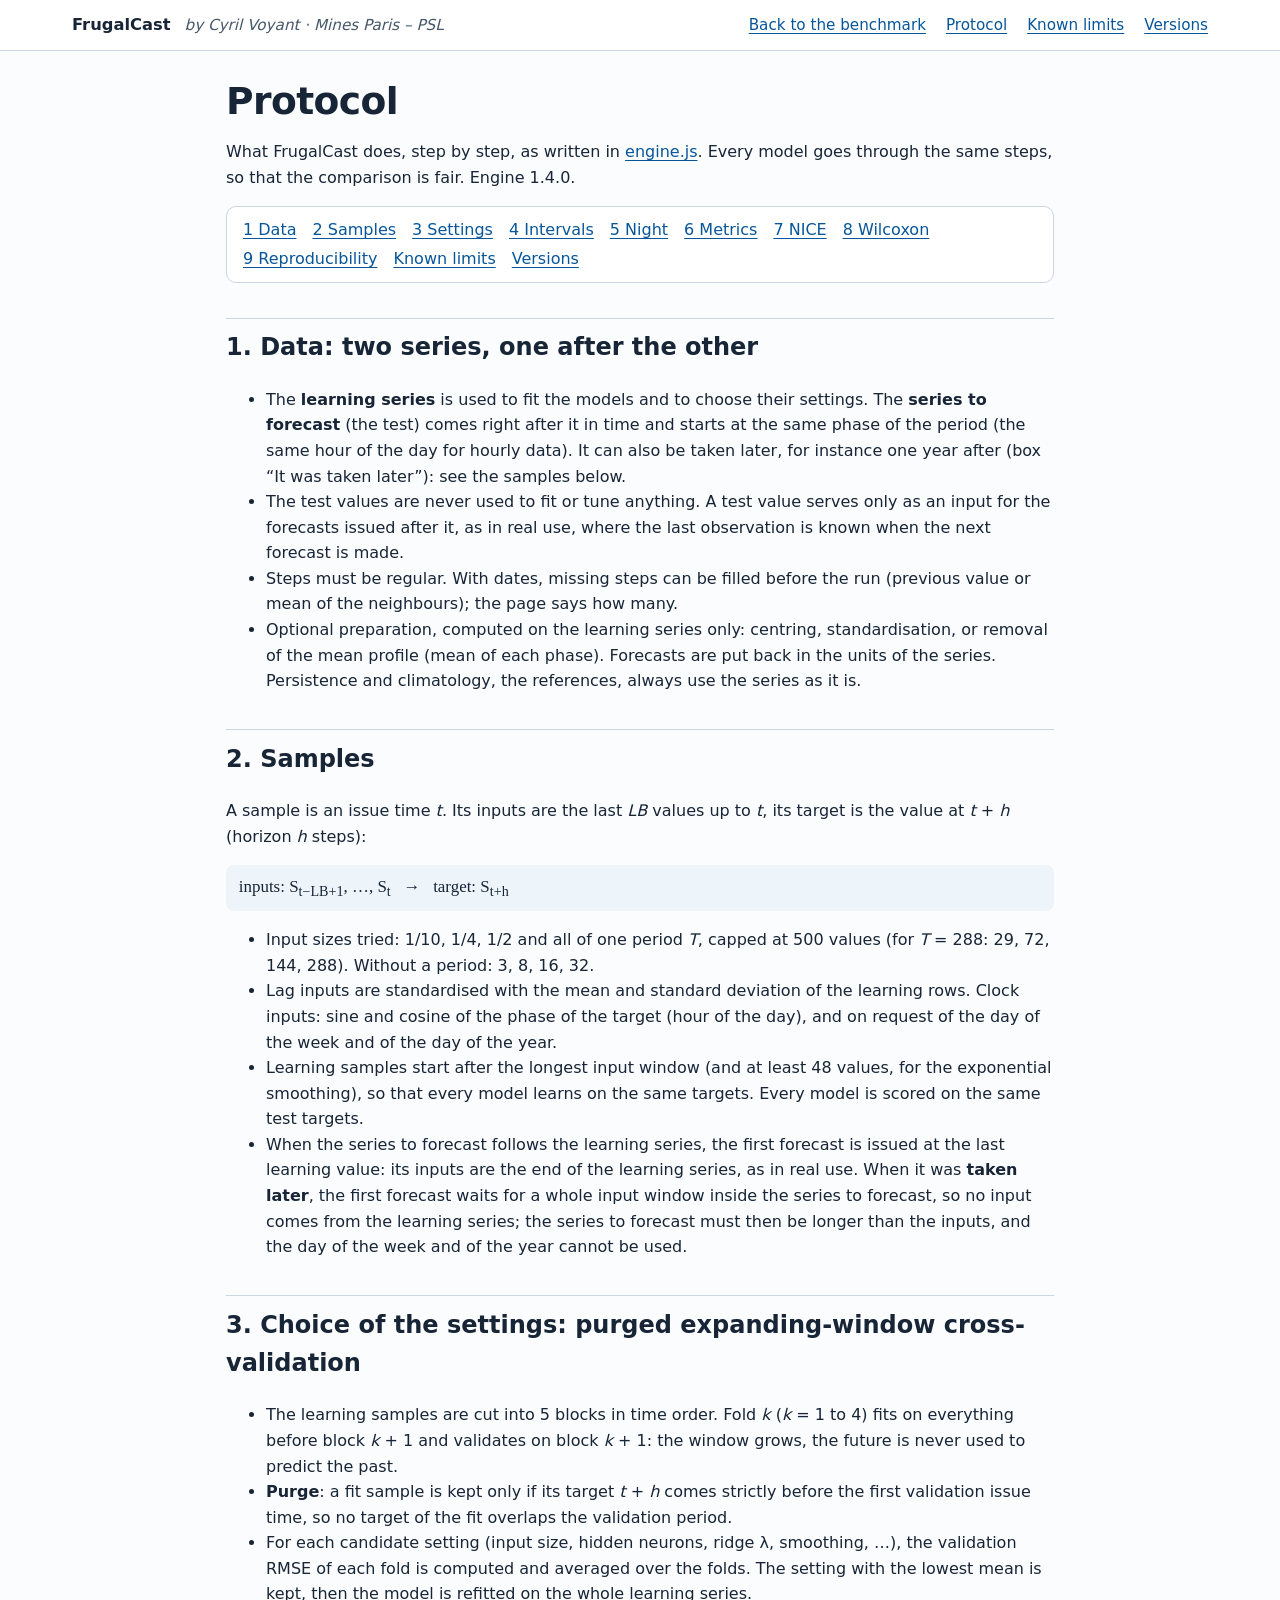
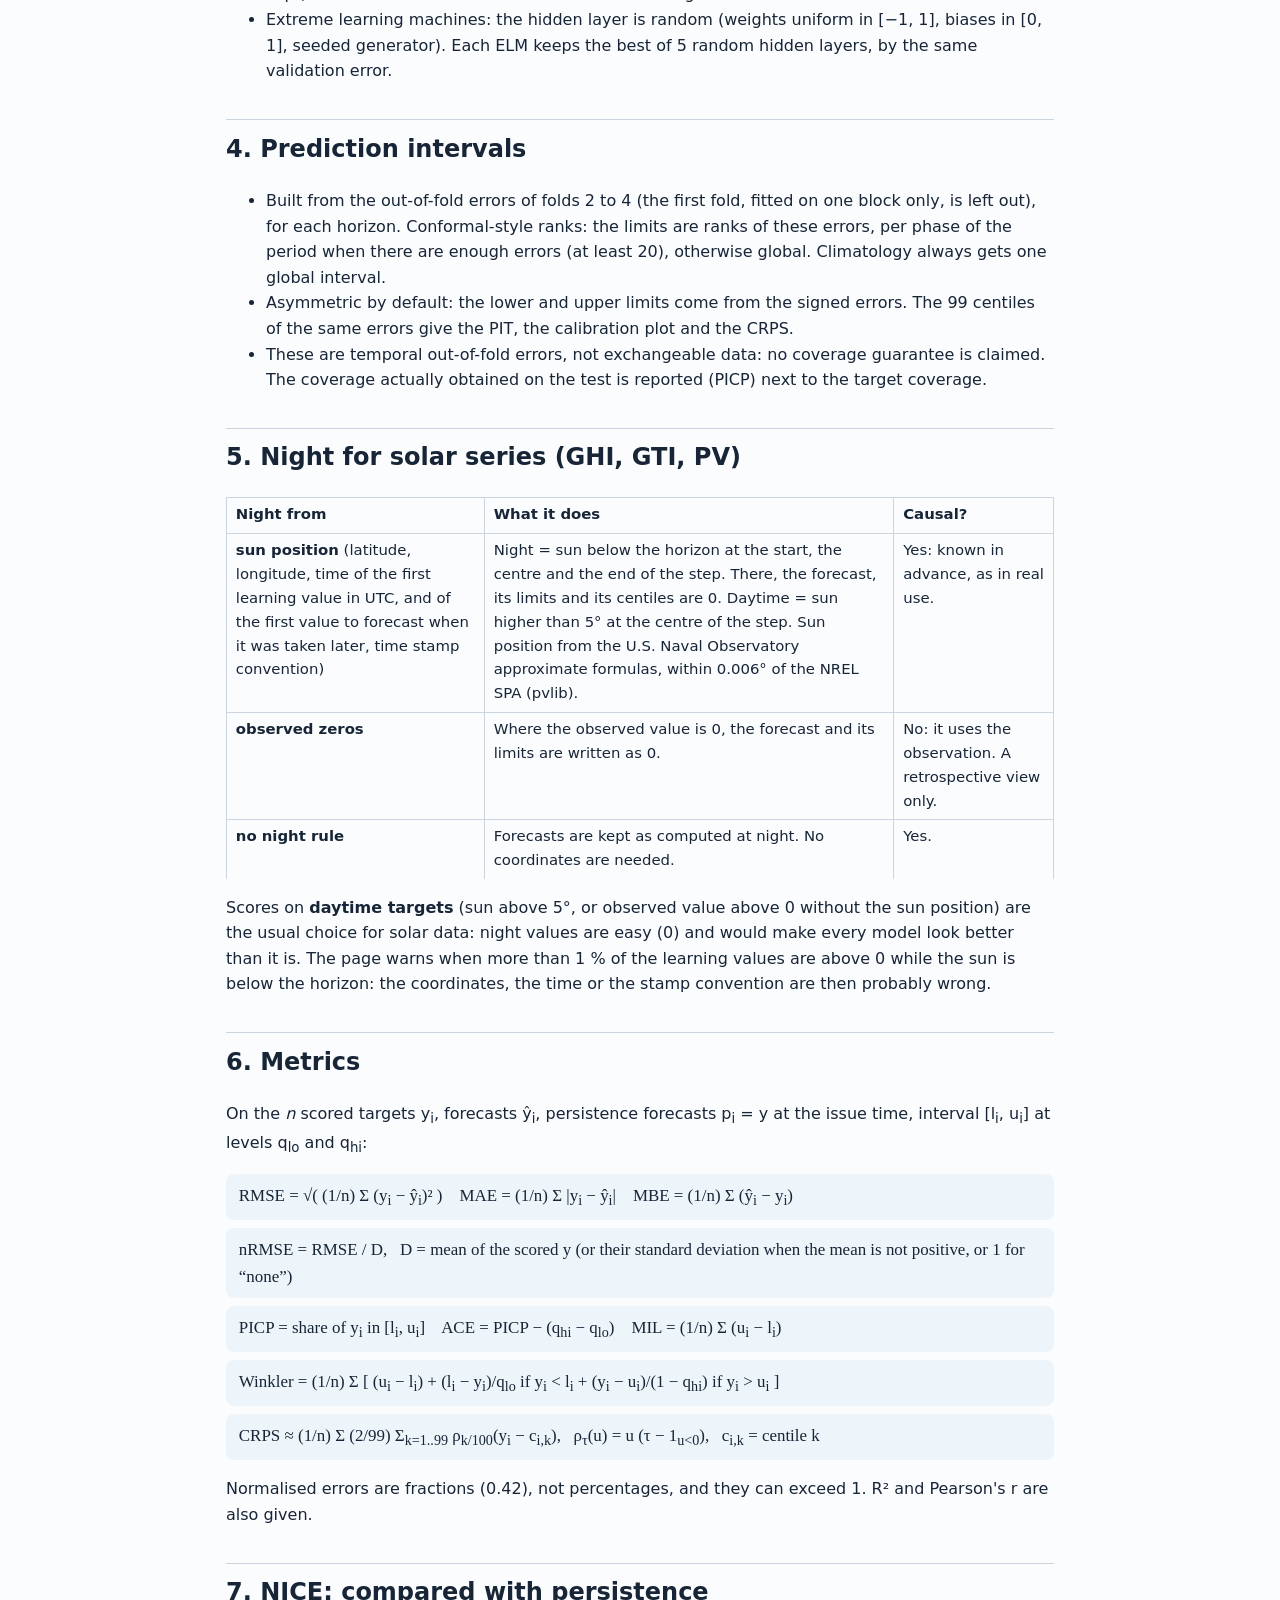
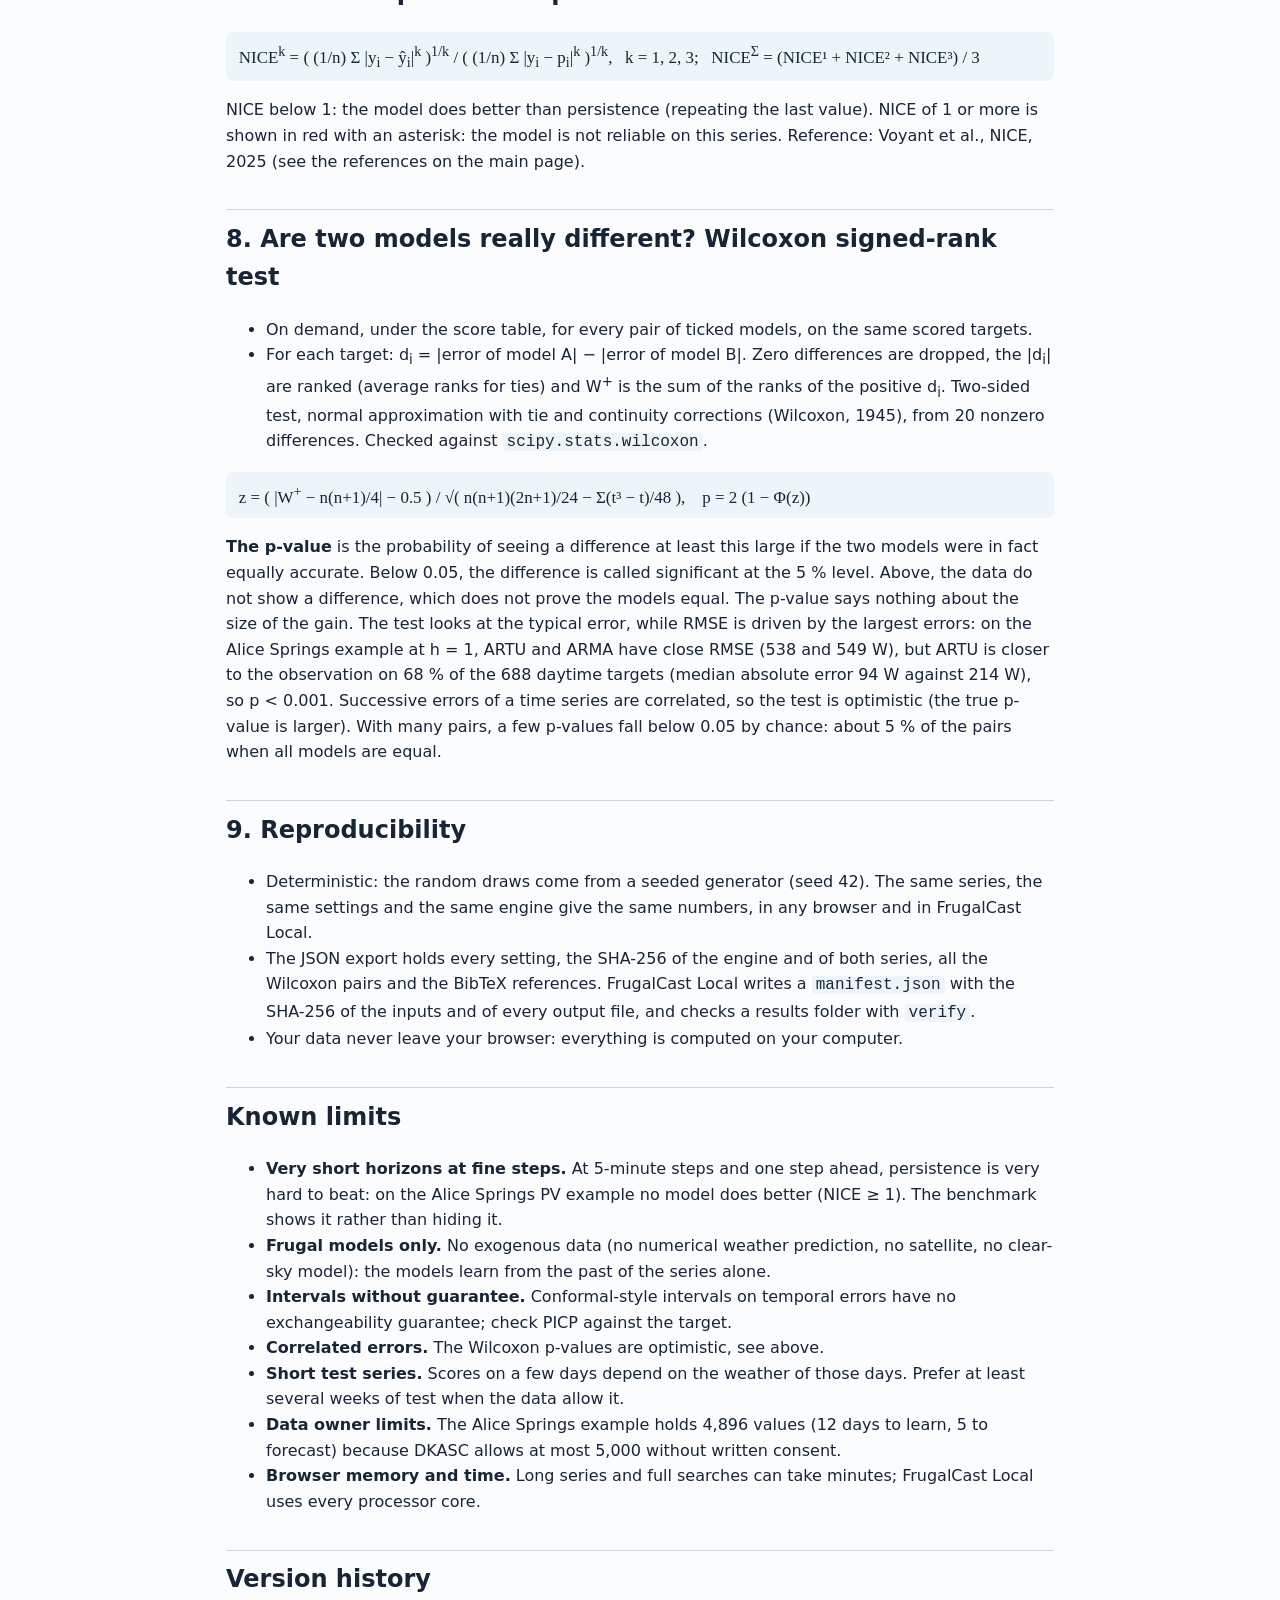
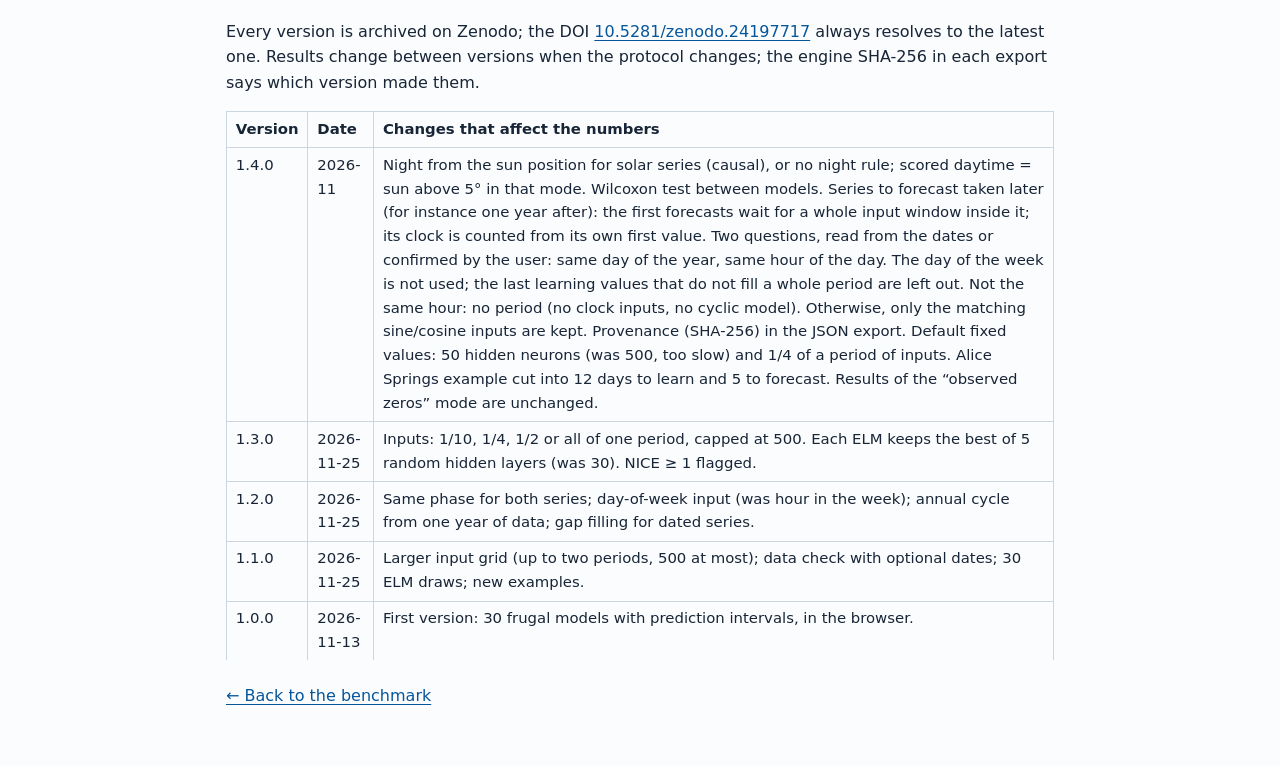
==== protocol.html @ 6fc97118 "FrugalCast 1.4.0: night from the sun position, Wilcoxon test, series to forecast taken later (two qu" ====
<!doctype html>
<html lang="en">
<head>
<meta charset="utf-8">
<meta name="viewport" content="width=device-width, initial-scale=1">
<title>FrugalCast protocol: how models are fitted, compared and scored</title>
<meta name="description" content="The exact protocol of FrugalCast: learning and test series, samples, purged expanding-window cross-validation, intervals, night rules for solar data, metrics, NICE, Wilcoxon test, reproducibility, known limits and version history.">
<link rel="canonical" href="https://frugalcast.cyrilvoyant.com/protocol.html">
<link rel="author" href="https://orcid.org/0000-0003-0242-7377">
<link rel="icon" href="data:image/svg+xml,%3Csvg xmlns=%27http://www.w3.org/2000/svg%27 viewBox=%270 0 32 32%27%3E%3Crect width=%2732%27 height=%2732%27 rx=%277%27 fill=%27%2307569a%27/%3E%3Cpath d=%27M4 22 C9 21 10 11 15 12 S21 23 28 9%27 stroke=%27%23fff%27 stroke-width=%273%27 fill=%27none%27 stroke-linecap=%27round%27/%3E%3C/svg%3E">
<link rel="stylesheet" href="style.css?v=1.4.0">
<style>
  .doc{max-width:860px;margin:0 auto;padding:1.2rem 16px 3rem;line-height:1.6}
  .doc h1{margin:.6rem 0 .3rem}.doc h2{margin-top:2.2rem;padding-top:.6rem;border-top:1px solid var(--line)}
  .doc h3{margin-top:1.4rem}
  .doc .eq{font-family:Cambria,'Times New Roman',serif;font-size:1.06rem;background:var(--soft);border-radius:8px;padding:.5rem .8rem;margin:.5rem 0;overflow-x:auto}
  .doc table{border-collapse:collapse;width:100%;margin:.6rem 0;font-size:.93rem}
  .doc th,.doc td{border:1px solid var(--line);padding:.35rem .55rem;text-align:left;vertical-align:top}
  .doc code{background:var(--soft);padding:0 .25rem;border-radius:4px}
  .doc nav.toc{display:flex;flex-wrap:wrap;gap:.25rem 1rem;background:var(--paper);border:1px solid var(--line);border-radius:10px;padding:.6rem 1rem;margin:1rem 0}
  .doc nav.toc a{white-space:nowrap}
  .doc .back{display:inline-block;margin-top:.4rem}
</style>
</head>
<body>
<div class="topbar"><div class="wrap">
  <strong>FrugalCast</strong><span class="motto">by Cyril Voyant · Mines Paris – PSL</span>
  <nav><a href="./">Back to the benchmark</a><a href="#protocol">Protocol</a><a href="#limits">Known limits</a><a href="#versions">Versions</a></nav>
</div></div>

<main class="doc">
<h1>Protocol</h1>
<p>What FrugalCast does, step by step, as written in <a href="engine.js">engine.js</a>. Every model goes through the same steps, so that the comparison is fair. Engine 1.4.0.</p>
<nav class="toc"><a href="#data">1 Data</a><a href="#samples">2 Samples</a><a href="#cv">3 Settings</a><a href="#intervals">4 Intervals</a><a href="#night">5 Night</a><a href="#metrics">6 Metrics</a><a href="#nice">7 NICE</a><a href="#wilcoxon">8 Wilcoxon</a><a href="#repro">9 Reproducibility</a><a href="#limits">Known limits</a><a href="#versions">Versions</a></nav>

<h2 id="protocol"><span id="data"></span>1. Data: two series, one after the other</h2>
<ul>
<li>The <b>learning series</b> is used to fit the models and to choose their settings. The <b>series to forecast</b> (the test) comes right after it in time and starts at the same phase of the period (the same hour of the day for hourly data). It can also be taken later, for instance one year after (box “It was taken later”): see the samples below.</li>
<li>The test values are never used to fit or tune anything. A test value serves only as an input for the forecasts issued after it, as in real use, where the last observation is known when the next forecast is made.</li>
<li>Steps must be regular. With dates, missing steps can be filled before the run (previous value or mean of the neighbours); the page says how many.</li>
<li>Optional preparation, computed on the learning series only: centring, standardisation, or removal of the mean profile (mean of each phase). Forecasts are put back in the units of the series. Persistence and climatology, the references, always use the series as it is.</li>
</ul>

<h2 id="samples">2. Samples</h2>
<p>A sample is an issue time <i>t</i>. Its inputs are the last <i>LB</i> values up to <i>t</i>, its target is the value at <i>t</i> + <i>h</i> (horizon <i>h</i> steps):</p>
<div class="eq">inputs: S<sub>t−LB+1</sub>, …, S<sub>t</sub> &nbsp;&nbsp;→&nbsp;&nbsp; target: S<sub>t+h</sub></div>
<ul>
<li>Input sizes tried: 1/10, 1/4, 1/2 and all of one period <i>T</i>, capped at 500 values (for <i>T</i> = 288: 29, 72, 144, 288). Without a period: 3, 8, 16, 32.</li>
<li>Lag inputs are standardised with the mean and standard deviation of the learning rows. Clock inputs: sine and cosine of the phase of the target (hour of the day), and on request of the day of the week and of the day of the year.</li>
<li>Learning samples start after the longest input window (and at least 48 values, for the exponential smoothing), so that every model learns on the same targets. Every model is scored on the same test targets.</li>
<li>When the series to forecast follows the learning series, the first forecast is issued at the last learning value: its inputs are the end of the learning series, as in real use. When it was <b>taken later</b>, the first forecast waits for a whole input window inside the series to forecast, so no input comes from the learning series; the series to forecast must then be longer than the inputs, and the day of the week and of the year cannot be used.</li>
</ul>

<h2 id="cv">3. Choice of the settings: purged expanding-window cross-validation</h2>
<ul>
<li>The learning samples are cut into 5 blocks in time order. Fold <i>k</i> (<i>k</i> = 1 to 4) fits on everything before block <i>k</i> + 1 and validates on block <i>k</i> + 1: the window grows, the future is never used to predict the past.</li>
<li><b>Purge</b>: a fit sample is kept only if its target <i>t</i> + <i>h</i> comes strictly before the first validation issue time, so no target of the fit overlaps the validation period.</li>
<li>For each candidate setting (input size, hidden neurons, ridge λ, smoothing, …), the validation RMSE of each fold is computed and averaged over the folds. The setting with the lowest mean is kept, then the model is refitted on the whole learning series.</li>
<li>Extreme learning machines: the hidden layer is random (weights uniform in [−1, 1], biases in [0, 1], seeded generator). Each ELM keeps the best of 5 random hidden layers, by the same validation error.</li>
</ul>

<h2 id="intervals">4. Prediction intervals</h2>
<ul>
<li>Built from the out-of-fold errors of folds 2 to 4 (the first fold, fitted on one block only, is left out), for each horizon. Conformal-style ranks: the limits are ranks of these errors, per phase of the period when there are enough errors (at least 20), otherwise global. Climatology always gets one global interval.</li>
<li>Asymmetric by default: the lower and upper limits come from the signed errors. The 99 centiles of the same errors give the PIT, the calibration plot and the CRPS.</li>
<li>These are temporal out-of-fold errors, not exchangeable data: no coverage guarantee is claimed. The coverage actually obtained on the test is reported (PICP) next to the target coverage.</li>
</ul>

<h2 id="night">5. Night for solar series (GHI, GTI, PV)</h2>
<table>
<tr><th>Night from</th><th>What it does</th><th>Causal?</th></tr>
<tr><td><b>sun position</b> (latitude, longitude, time of the first learning value in UTC, and of the first value to forecast when it was taken later, time stamp convention)</td><td>Night = sun below the horizon at the start, the centre and the end of the step. There, the forecast, its limits and its centiles are 0. Daytime = sun higher than 5° at the centre of the step. Sun position from the U.S. Naval Observatory approximate formulas, within 0.006° of the NREL SPA (pvlib).</td><td>Yes: known in advance, as in real use.</td></tr>
<tr><td><b>observed zeros</b></td><td>Where the observed value is 0, the forecast and its limits are written as 0.</td><td>No: it uses the observation. A retrospective view only.</td></tr>
<tr><td><b>no night rule</b></td><td>Forecasts are kept as computed at night. No coordinates are needed.</td><td>Yes.</td></tr>
</table>
<p>Scores on <b>daytime targets</b> (sun above 5°, or observed value above 0 without the sun position) are the usual choice for solar data: night values are easy (0) and would make every model look better than it is. The page warns when more than 1 % of the learning values are above 0 while the sun is below the horizon: the coordinates, the time or the stamp convention are then probably wrong.</p>

<h2 id="metrics">6. Metrics</h2>
<p>On the <i>n</i> scored targets y<sub>i</sub>, forecasts ŷ<sub>i</sub>, persistence forecasts p<sub>i</sub> = y at the issue time, interval [l<sub>i</sub>, u<sub>i</sub>] at levels q<sub>lo</sub> and q<sub>hi</sub>:</p>
<div class="eq">RMSE = √( (1/n) Σ (y<sub>i</sub> − ŷ<sub>i</sub>)² ) &nbsp;&nbsp; MAE = (1/n) Σ |y<sub>i</sub> − ŷ<sub>i</sub>| &nbsp;&nbsp; MBE = (1/n) Σ (ŷ<sub>i</sub> − y<sub>i</sub>)</div>
<div class="eq">nRMSE = RMSE / D, &nbsp; D = mean of the scored y (or their standard deviation when the mean is not positive, or 1 for “none”)</div>
<div class="eq">PICP = share of y<sub>i</sub> in [l<sub>i</sub>, u<sub>i</sub>] &nbsp;&nbsp; ACE = PICP − (q<sub>hi</sub> − q<sub>lo</sub>) &nbsp;&nbsp; MIL = (1/n) Σ (u<sub>i</sub> − l<sub>i</sub>)</div>
<div class="eq">Winkler = (1/n) Σ [ (u<sub>i</sub> − l<sub>i</sub>) + (l<sub>i</sub> − y<sub>i</sub>)/q<sub>lo</sub> if y<sub>i</sub> &lt; l<sub>i</sub> + (y<sub>i</sub> − u<sub>i</sub>)/(1 − q<sub>hi</sub>) if y<sub>i</sub> &gt; u<sub>i</sub> ]</div>
<div class="eq">CRPS ≈ (1/n) Σ (2/99) Σ<sub>k=1..99</sub> ρ<sub>k/100</sub>(y<sub>i</sub> − c<sub>i,k</sub>), &nbsp; ρ<sub>τ</sub>(u) = u (τ − 1<sub>u&lt;0</sub>), &nbsp; c<sub>i,k</sub> = centile k</div>
<p>Normalised errors are fractions (0.42), not percentages, and they can exceed 1. R² and Pearson's r are also given.</p>

<h2 id="nice">7. NICE: compared with persistence</h2>
<div class="eq">NICE<sup>k</sup> = ( (1/n) Σ |y<sub>i</sub> − ŷ<sub>i</sub>|<sup>k</sup> )<sup>1/k</sup> / ( (1/n) Σ |y<sub>i</sub> − p<sub>i</sub>|<sup>k</sup> )<sup>1/k</sup>, &nbsp; k = 1, 2, 3; &nbsp; NICE<sup>Σ</sup> = (NICE¹ + NICE² + NICE³) / 3</div>
<p>NICE below 1: the model does better than persistence (repeating the last value). NICE of 1 or more is shown in red with an asterisk: the model is not reliable on this series. Reference: Voyant et al., NICE, 2025 (see the references on the main page).</p>

<h2 id="wilcoxon">8. Are two models really different? Wilcoxon signed-rank test</h2>
<ul>
<li>On demand, under the score table, for every pair of ticked models, on the same scored targets.</li>
<li>For each target: d<sub>i</sub> = |error of model A| − |error of model B|. Zero differences are dropped, the |d<sub>i</sub>| are ranked (average ranks for ties) and W<sup>+</sup> is the sum of the ranks of the positive d<sub>i</sub>. Two-sided test, normal approximation with tie and continuity corrections (Wilcoxon, 1945), from 20 nonzero differences. Checked against <code>scipy.stats.wilcoxon</code>.</li>
</ul>
<div class="eq">z = ( |W<sup>+</sup> − n(n+1)/4| − 0.5 ) / √( n(n+1)(2n+1)/24 − Σ(t³ − t)/48 ), &nbsp;&nbsp; p = 2 (1 − Φ(z))</div>
<p><b>The p-value</b> is the probability of seeing a difference at least this large if the two models were in fact equally accurate. Below 0.05, the difference is called significant at the 5 % level. Above, the data do not show a difference, which does not prove the models equal. The p-value says nothing about the size of the gain. The test looks at the typical error, while RMSE is driven by the largest errors: on the Alice Springs example at h = 1, ARTU and ARMA have close RMSE (538 and 549 W), but ARTU is closer to the observation on 68 % of the 688 daytime targets (median absolute error 94 W against 214 W), so p &lt; 0.001. Successive errors of a time series are correlated, so the test is optimistic (the true p-value is larger). With many pairs, a few p-values fall below 0.05 by chance: about 5 % of the pairs when all models are equal.</p>

<h2 id="repro">9. Reproducibility</h2>
<ul>
<li>Deterministic: the random draws come from a seeded generator (seed 42). The same series, the same settings and the same engine give the same numbers, in any browser and in FrugalCast Local.</li>
<li>The JSON export holds every setting, the SHA-256 of the engine and of both series, all the Wilcoxon pairs and the BibTeX references. FrugalCast Local writes a <code>manifest.json</code> with the SHA-256 of the inputs and of every output file, and checks a results folder with <code>verify</code>.</li>
<li>Your data never leave your browser: everything is computed on your computer.</li>
</ul>

<h2 id="limits">Known limits</h2>
<ul>
<li><b>Very short horizons at fine steps.</b> At 5-minute steps and one step ahead, persistence is very hard to beat: on the Alice Springs PV example no model does better (NICE ≥ 1). The benchmark shows it rather than hiding it.</li>
<li><b>Frugal models only.</b> No exogenous data (no numerical weather prediction, no satellite, no clear-sky model): the models learn from the past of the series alone.</li>
<li><b>Intervals without guarantee.</b> Conformal-style intervals on temporal errors have no exchangeability guarantee; check PICP against the target.</li>
<li><b>Correlated errors.</b> The Wilcoxon p-values are optimistic, see above.</li>
<li><b>Short test series.</b> Scores on a few days depend on the weather of those days. Prefer at least several weeks of test when the data allow it.</li>
<li><b>Data owner limits.</b> The Alice Springs example holds 4,896 values (12 days to learn, 5 to forecast) because DKASC allows at most 5,000 without written consent.</li>
<li><b>Browser memory and time.</b> Long series and full searches can take minutes; FrugalCast Local uses every processor core.</li>
</ul>

<h2 id="versions">Version history</h2>
<p>Every version is archived on Zenodo; the DOI <a href="https://doi.org/10.5281/zenodo.24197717">10.5281/zenodo.24197717</a> always resolves to the latest one. Results change between versions when the protocol changes; the engine SHA-256 in each export says which version made them.</p>
<table>
<tr><th>Version</th><th>Date</th><th>Changes that affect the numbers</th></tr>
<tr><td>1.4.0</td><td>2026-11</td><td>Night from the sun position for solar series (causal), or no night rule; scored daytime = sun above 5° in that mode. Wilcoxon test between models. Series to forecast taken later (for instance one year after): the first forecasts wait for a whole input window inside it; its clock is counted from its own first value. Two questions, read from the dates or confirmed by the user: same day of the year, same hour of the day. The day of the week is not used; the last learning values that do not fill a whole period are left out. Not the same hour: no period (no clock inputs, no cyclic model). Otherwise, only the matching sine/cosine inputs are kept. Provenance (SHA-256) in the JSON export. Default fixed values: 50 hidden neurons (was 500, too slow) and 1/4 of a period of inputs. Alice Springs example cut into 12 days to learn and 5 to forecast. Results of the “observed zeros” mode are unchanged.</td></tr>
<tr><td>1.3.0</td><td>2026-11-25</td><td>Inputs: 1/10, 1/4, 1/2 or all of one period, capped at 500. Each ELM keeps the best of 5 random hidden layers (was 30). NICE ≥ 1 flagged.</td></tr>
<tr><td>1.2.0</td><td>2026-11-25</td><td>Same phase for both series; day-of-week input (was hour in the week); annual cycle from one year of data; gap filling for dated series.</td></tr>
<tr><td>1.1.0</td><td>2026-11-25</td><td>Larger input grid (up to two periods, 500 at most); data check with optional dates; 30 ELM draws; new examples.</td></tr>
<tr><td>1.0.0</td><td>2026-11-13</td><td>First version: 30 frugal models with prediction intervals, in the browser.</td></tr>
</table>
<p><a class="back" href="./">← Back to the benchmark</a></p>
</main>
</body>
</html>
---- style.css ----
/* Frugal forecasting bench — charter of www.cyrilvoyant.com (site.css, 22 Oct 2026) and of the ELM lab page. Desktop only. */
:root{
  --ink:#172536;--muted:#46586a;--bg:#fbfcfe;--paper:#fff;--line:#ccd6e0;--link:#07569a;--focus:#ad5200;--soft:#edf4fa;
  --p1:#b4513a;--p2:#07569a;--p3:#3c8d5a;--p4:#7a5aa6;--p5:#b07d12;--rose:#b8306b;--teal:#0f8a7e;--bad:#a8261b;
  --c1:#07569a;--c2:#b8306b;--c3:#0f8a7e;--c4:#b07d12;
  --shadow:0 1px 2px rgba(23,37,54,.06),0 6px 22px rgba(23,37,54,.07);
}
*{box-sizing:border-box}
html{scroll-behavior:smooth}
body{margin:0;background:var(--bg);color:var(--ink);font:16px/1.6 system-ui,-apple-system,"Segoe UI",Roboto,Arial,sans-serif;min-width:1100px}
a{color:var(--link);text-underline-offset:3px}
a:focus-visible,button:focus-visible,input:focus-visible,select:focus-visible,textarea:focus-visible{outline:3px solid var(--focus);outline-offset:2px}
.wrap{max-width:1200px;margin:0 auto;padding:0 32px}

/* identity bar, as on the site */
.topbar{border-bottom:1px solid var(--line);background:var(--paper)}
.topbar .wrap{display:flex;align-items:baseline;gap:14px;padding-top:12px;padding-bottom:12px;font-size:.95rem}
.topbar strong{font-size:1.02rem}.topbar .motto{color:var(--muted);font-style:italic}
.topbar nav{margin-left:auto;display:flex;gap:20px}

/* hero */
.hero{margin:28px 0 8px;padding:34px 38px 30px;border-radius:14px;border:1px solid var(--line);position:relative;overflow:hidden;
  background:linear-gradient(135deg,#eef4fa 0%,#f7f3ee 100%)}
.hero svg.deco{position:absolute;right:-10px;top:0;height:100%;width:520px;opacity:.9;pointer-events:none}
.kicker{text-transform:uppercase;letter-spacing:.08em;font-size:.78rem;font-weight:700;color:var(--link);margin:0 0 8px}
h1{font-size:2.35rem;line-height:1.15;margin:0 0 .35em;letter-spacing:-.015em;max-width:640px}
.lead{font-size:1.14rem;max-width:640px;margin:0 0 14px}
.chips{display:flex;flex-wrap:wrap;gap:8px;max-width:680px}
.chips span{font-size:.84rem;padding:3px 12px;border-radius:999px;background:rgba(255,255,255,.8);border:1px solid var(--line)}
.quick{display:flex;gap:18px;align-items:center;margin:18px 0 0;flex-wrap:wrap;position:relative}
.quick span{font-size:.95rem}.quick span b{display:inline-grid;place-items:center;width:24px;height:24px;border-radius:50%;background:var(--link);color:#fff;font-size:.8rem;margin-right:6px}
.quick .btn{background:var(--paper)}
.universal{position:relative;margin:14px 0 0;max-width:660px;color:var(--muted);font-size:.95rem}

/* numbered steps */
.step{margin:34px 0 0}
.step>header{display:flex;align-items:center;gap:12px;margin-bottom:12px}
.step>header .n{width:32px;height:32px;border-radius:50%;background:var(--sc,var(--link));color:#fff;display:grid;place-items:center;font-weight:700;font-size:.95rem;flex:none}
.step>header h2{margin:0;font-size:1.3rem;letter-spacing:-.005em}
.step>header small{color:var(--muted);font-size:.92rem}

.card{background:var(--paper);border:1px solid var(--line);border-radius:10px;padding:16px 18px;box-shadow:var(--shadow)}
.card.top{border-top:4px solid var(--c,var(--link))}
.card h3{margin:0 0 8px;font-size:1rem;color:var(--c,var(--ink));display:flex;align-items:center;gap:8px}
.two{display:grid;grid-template-columns:1fr 1fr;gap:18px}
.four{display:grid;grid-template-columns:repeat(4,1fr);gap:16px;align-items:stretch}

label{display:block;font-size:.88rem;color:var(--muted);margin-top:10px}
label:first-of-type{margin-top:0}
.chk{display:flex;gap:8px;align-items:center;color:var(--ink);font-size:.93rem;margin-top:7px;cursor:pointer}
.chk input{margin:0;accent-color:var(--link)}
.chk.off,.chk.gapoff,.radio label.off{opacity:.45;pointer-events:none}
input[type=number],input[type=text],select{display:block;width:100%;margin-top:3px;font:inherit;font-size:.95rem;padding:6px 9px;border:1px solid var(--line);border-radius:6px;background:var(--paper);color:var(--ink)}
input:hover,select:hover{border-color:#9fb1c3}
.hint{font-size:.82rem;color:var(--muted);margin:5px 0 0;line-height:1.45}

textarea{display:block;width:100%;height:170px;margin:8px 0 6px;font:13px/1.45 ui-monospace,Consolas,monospace;border:1px solid var(--line);border-radius:8px;padding:9px 11px;resize:vertical;background:#fcfdfe;color:var(--ink)}
.dhead{display:flex;justify-content:space-between;align-items:baseline;gap:10px}
.dhead b{font-size:1rem}
.badge{font-size:.8rem;padding:1px 10px;border-radius:999px;background:var(--soft);color:var(--link);font-weight:600;font-variant-numeric:tabular-nums;white-space:nowrap}
.badge:empty{display:none}

/* period picker */
.seg{display:flex;gap:6px;flex-wrap:wrap;margin-top:6px}
.seg button{font:inherit;font-size:.82rem;padding:3px 10px;border:1px solid var(--line);border-radius:999px;background:var(--paper);color:var(--ink);cursor:pointer}
.seg button:hover{border-color:var(--link);color:var(--link)}

/* buttons */
button{font:inherit;cursor:pointer}
.btn{font-weight:600;border:1px solid var(--link);background:var(--paper);color:var(--link);border-radius:8px;padding:7px 16px}
.btn:hover{background:var(--soft)}
.btn.primary{background:var(--link);color:#fff;padding:11px 34px;font-size:1.05rem;box-shadow:0 4px 14px rgba(7,86,154,.25)}
.btn.primary:hover{background:#064a85}
.btn:disabled{opacity:.4;cursor:default;box-shadow:none}

/* model pickers */
.mcard{--c:var(--c1)}
.mcard select{font-weight:600}
.mcard .fam{font-size:.74rem;font-weight:700;letter-spacing:.05em;text-transform:uppercase;color:var(--c)}
.mcard .sw{width:12px;height:12px;border-radius:3px;background:var(--c);flex:none}
.mcard .about{font-size:.84rem;color:var(--muted);margin:8px 0 0;min-height:3.9em}
.mcard .about a{font-weight:600}

/* run bar */
.runbar{position:sticky;bottom:0;z-index:5;margin-top:26px;padding:14px 20px;display:flex;gap:16px;align-items:center;background:rgba(255,255,255,.94);backdrop-filter:blur(6px);border:1px solid var(--line);border-radius:12px;box-shadow:0 -2px 20px rgba(23,37,54,.08)}
.bar{flex:1;height:10px;background:var(--soft);border-radius:999px;overflow:hidden}
.bar i{display:block;height:100%;width:0;border-radius:999px;background:linear-gradient(90deg,var(--c1),var(--c3));transition:width .25s}
#status{min-width:300px;font-size:.9rem;color:var(--muted);font-variant-numeric:tabular-nums}
.warn{margin-top:10px;padding:7px 10px;border-radius:6px;background:#fbf4e4;color:#7a5508;font-size:.84rem;border-left:3px solid var(--p5)}
.err{display:none;margin-top:14px;border:1px solid #e6b8b3;border-left:5px solid var(--bad);background:#fdf3f2;color:#7d1d14;border-radius:8px;padding:12px 16px;white-space:pre-line;font-size:.95rem}
.err.on{display:block}
.err b{display:block;margin-bottom:2px}

/* results */
.kpis{display:grid;grid-template-columns:repeat(4,1fr);gap:16px}
.kpi{background:var(--paper);border:1px solid var(--line);border-top:4px solid var(--c);border-radius:10px;padding:12px 16px;box-shadow:var(--shadow);position:relative}
.kpi .nm{font-weight:700;color:var(--c);font-size:.95rem;line-height:1.3;min-height:2.6em}
.kpi .big{font-size:2rem;font-weight:700;font-variant-numeric:tabular-nums;letter-spacing:-.02em;line-height:1.1;margin-top:4px}
.kpi .big small{font-size:.8rem;font-weight:500;color:var(--muted);letter-spacing:0;margin-left:4px}
.kpi .row{display:flex;justify-content:space-between;font-size:.86rem;color:var(--muted);border-top:1px solid var(--soft);margin-top:6px;padding-top:5px;font-variant-numeric:tabular-nums}
.kpi .row b{color:var(--ink)}
.kpi .crown{position:absolute;top:-12px;right:12px;box-shadow:0 2px 6px rgba(23,37,54,.18);font-size:.72rem;font-weight:700;text-transform:uppercase;letter-spacing:.05em;color:#fff;background:var(--c);border-radius:999px;padding:1px 9px}
.kpi.gone{border-top-color:var(--line);opacity:.6}

.toolbar{display:flex;gap:10px;align-items:center;flex-wrap:wrap;margin:18px 0 10px}
.toolbar .sp{flex:1}
.toolbar select{width:auto;display:inline-block;margin:0}
#copied{font-size:.86rem;color:var(--p3)}
.tablewrap{background:var(--paper);border:1px solid var(--line);border-radius:10px;overflow:hidden;box-shadow:var(--shadow)}
table{border-collapse:collapse;width:100%;font-size:.93rem;font-variant-numeric:tabular-nums}
th,td{padding:8px 12px;text-align:right;border-bottom:1px solid #e6ecf2}
th:first-child,td:first-child{text-align:left}
thead th{background:var(--soft);font-weight:600;font-size:.84rem;color:var(--muted)}
thead th small{display:block;font-weight:400;font-size:.74rem}
tbody tr:last-child td{border-bottom:0}
tbody tr.ref td{color:var(--muted);background:#fafbfc}
td .sw{display:inline-block;width:10px;height:10px;border-radius:3px;margin-right:8px;vertical-align:baseline}
td.best{font-weight:700;color:var(--ink);background:rgba(7,86,154,.06)}
.note{font-size:.86rem;color:var(--muted);margin:10px 2px 0}

.panel{background:var(--paper);border:1px solid var(--line);border-radius:10px;padding:14px 16px 10px;box-shadow:var(--shadow);margin-top:16px}
.panel h3{margin:0 0 4px;font-size:1rem}
.slider{display:flex;gap:14px;align-items:center;margin:6px 0 10px;font-size:.88rem;color:var(--muted)}
.slider input{flex:1;accent-color:var(--link)}
.legend{display:flex;gap:18px;font-size:.84rem;color:var(--muted);margin:2px 0 8px}
.legend i{display:inline-block;width:22px;height:0;border-top:2px solid var(--ink);vertical-align:middle;margin-right:6px}
.legend i.f{border-color:var(--link)}.legend i.b{height:10px;border:0;background:rgba(7,86,154,.18);border-radius:2px}
canvas{display:block;width:100%}
.dxsel{display:flex;gap:8px;flex-wrap:wrap;margin:6px 0 12px}
.dxsel label{margin:0;display:flex;align-items:center;gap:6px;padding:4px 12px;border:1px solid var(--line);border-radius:999px;color:var(--ink);font-size:.86rem;cursor:pointer;background:var(--paper)}
.dxsel input{margin:0;accent-color:var(--link)}
.dxsel label:has(input:checked){background:var(--soft);border-color:var(--link);color:var(--link)}
.plots{display:grid;grid-template-columns:1fr 1fr;gap:16px}
.plots figure{margin:0;background:var(--paper);border:1px solid var(--line);border-radius:10px;padding:12px 14px;box-shadow:var(--shadow)}
.plots figure.wide{grid-column:1/-1}
.plots figcaption{font-size:.84rem;color:var(--muted);margin-top:6px}
.plots figcaption b{color:var(--ink)}

/* explanations */
.more{margin-top:44px;border-top:1px solid var(--line)}
details.sec{border-bottom:1px solid var(--line)}
details.sec>summary{cursor:pointer;padding:14px 0;font-weight:650;font-size:1.12rem;list-style:none;display:flex;align-items:center;gap:10px}
details.sec>summary::before{content:"";width:8px;height:8px;border-right:2px solid var(--link);border-bottom:2px solid var(--link);transform:rotate(-45deg);transition:transform .15s}
details.sec[open]>summary::before{transform:rotate(45deg)}
details.sec>div{padding:0 0 16px 18px;max-width:900px}
details.sec dt{font-weight:650;margin-top:8px}details.sec dd{margin:2px 0 0 0;color:var(--ink)}
.refs{columns:2;column-gap:40px;padding-left:18px;font-size:.93rem}
.refs li{break-inside:avoid;margin-bottom:5px}

.prep{display:grid;grid-template-columns:1fr 1fr;gap:24px;margin-top:6px}
.radio{display:flex;flex-direction:column;gap:2px;margin-top:6px}
.radio label{margin:0;display:flex;gap:8px;align-items:center;color:var(--ink);font-size:.93rem;cursor:pointer;padding:3px 8px;border-radius:6px}
.radio label:has(input:checked){background:var(--soft);color:var(--link);font-weight:600}
.radio input{margin:0;accent-color:var(--link)}
/* metric and model pickers */
.metsel{display:flex;flex-direction:column;gap:6px;margin:0 0 12px}
.metsel>div{display:flex;flex-wrap:wrap;gap:6px;align-items:center}
.metsel .mk{font-size:.74rem;font-weight:700;text-transform:uppercase;letter-spacing:.05em;color:var(--muted);width:110px}
.metsel label,.pmsel label{margin:0;display:flex;align-items:center;gap:6px;padding:3px 11px;border:1px solid var(--line);border-radius:999px;color:var(--ink);font-size:.84rem;cursor:pointer;background:var(--paper)}
.metsel input,.pmsel input{margin:0;accent-color:var(--link)}
.metsel label:has(input:checked){background:var(--soft);border-color:var(--link);color:var(--link)}
.pmsel{display:flex;gap:8px;flex-wrap:wrap}
.pmsel .sw{width:10px;height:10px;border-radius:3px;background:var(--c)}
.pmsel label:has(input:checked){border-color:var(--c);box-shadow:inset 0 0 0 1px var(--c)}
.pmsel label:not(:has(input:checked)){opacity:.55}
.legend i.o{border-top:2px dotted var(--ink)}
select:disabled{opacity:.45;background:var(--soft);cursor:not-allowed}
/* citation and code */
.citebox{display:flex;gap:14px;align-items:flex-start;margin:10px 0 16px}
.citebox pre,pre.code{flex:1;margin:0;background:#0f1b2a;color:#e6edf5;border-radius:8px;padding:12px 14px;font:12.5px/1.5 ui-monospace,Consolas,monospace;overflow-x:auto}
.citebar{display:flex;gap:8px;align-items:center;flex-wrap:wrap;margin:10px 0 12px;padding:10px 12px;background:var(--soft);border-radius:8px}
.citebar label{margin:0;display:flex;gap:6px;align-items:center;color:var(--ink);font-size:.93rem}
.citebar .sp{flex:1}
.btn.primary.sm{padding:7px 16px;font-size:.95rem}
ol.papers{list-style:none;padding-left:0;font-size:.92rem}
ol.papers li{margin-bottom:4px}
ol.papers label{display:flex;gap:10px;align-items:flex-start;margin:0;color:var(--ink);font-size:.92rem;padding:4px 8px;border-radius:6px;cursor:pointer}
ol.papers label:hover{background:var(--soft)}
ol.papers input{margin-top:5px;accent-color:var(--link)}
footer.site{margin:44px 0 0;border-top:1px solid var(--line);padding:16px 0 40px;font-size:.86rem;color:var(--muted)}
.hidden{display:none!important}
.wilbox{margin:.8rem 0;border:1px solid var(--line,#d9dee5);border-radius:10px;padding:.55rem .8rem;background:var(--paper)}
.wilbox>summary{cursor:pointer;font-weight:600}
.wilbox table{border-collapse:collapse;margin:.7rem 0;font-size:.88rem}
.wilbox th,.wilbox td{border:1px solid var(--line,#d9dee5);padding:.35rem .55rem;text-align:center;vertical-align:middle}
.wilbox th[scope=row]{text-align:left}
.wilbox td.sig{font-weight:700}
.wilbox td.sig small{display:block;font-weight:600;color:var(--teal)}
.wilbox td.ns small{display:block;color:var(--muted,#667085)}
.wilbox td.diag{background:var(--soft)}
.wilbox ul{margin:.3rem 0 .2rem 1.1rem;padding:0}.wilbox li{margin:.2rem 0}

/* jobs, drop zone, citation dialog */
.runbar .jobs{margin-left:auto;display:flex;gap:6px;align-items:center;flex-wrap:wrap}
.runbar .jobs .chk{margin:0;font-size:.85rem}
.runbar .jobs .jobhelp{flex-basis:100%;color:var(--muted,#667);font-size:.78rem}
body.dropping::after{content:"Drop the .json job here";position:fixed;inset:12px;border:3px dashed var(--p2);border-radius:16px;background:rgba(237,244,250,.88);
  display:flex;align-items:center;justify-content:center;font-size:1.6rem;font-weight:600;color:var(--p2);z-index:50;pointer-events:none}
#citeDlg{max-width:620px;border:1px solid var(--line);border-radius:14px;padding:26px 30px;box-shadow:0 20px 60px rgba(23,37,54,.25);color:var(--ink)}
#citeDlg::backdrop{background:rgba(23,37,54,.45)}
#rulesDlg{max-width:620px;border:1px solid var(--line);border-radius:14px;padding:26px 30px;box-shadow:0 20px 60px rgba(23,37,54,.25);color:var(--ink)}
#rulesDlg::backdrop{background:rgba(23,37,54,.45)}
#rulesDlg h2{margin:0 0 10px;font-size:1.35rem;color:var(--p2)}
#rulesDlg ol{padding-left:1.2em;margin:8px 0 12px}#rulesDlg li{margin:4px 0}
#rulesDlg .row{display:flex;gap:8px;align-items:center;margin-top:14px}#rulesDlg .sp{flex:1}
#citeDlg h2{margin:0 0 10px;font-size:1.35rem;color:var(--p2)}
#citeDlg .cite{background:var(--soft);border-left:4px solid var(--p2);padding:10px 14px;border-radius:6px;font-size:.95rem}
#citeDlg .row{display:flex;gap:8px;align-items:center;margin-top:14px}
#citeDlg .sp{flex:1}
.tip{color:var(--p2);cursor:help;font-size:.9em}
.kpi .sets{margin-top:8px;padding-top:6px;border-top:1px dashed var(--line);font-size:.85rem}.kpi .row.set b{font-weight:600}.cvk{font-style:normal;font-size:.7rem;color:#fff;background:var(--p2);border-radius:4px;padding:0 4px;margin-left:4px}

.tried { margin-top: .4rem; font-size: .78rem; }
.tried summary { cursor: pointer; color: var(--muted, #667); }
.tried table { width: 100%; border-collapse: collapse; margin-top: .3rem; display: block; max-height: 14rem; overflow: auto; }
.tried th, .tried td { padding: .1rem .35rem; text-align: right; border-bottom: 1px solid rgba(127,127,127,.18); white-space: nowrap; }
.tried tr.kept td { font-weight: 700; }

.cmp{width:100%;border-collapse:collapse;font-size:.88rem;margin-top:.5rem}
.cmp th,.cmp td{padding:.3rem .5rem;border-bottom:1px solid rgba(127,127,127,.2);text-align:left;vertical-align:top}
.cmp td:first-child{font-weight:600;white-space:nowrap}
@media (max-width:600px){.cmp td:first-child{white-space:normal}}

.datarules{margin:0 0 12px;padding:10px 14px;border-left:4px solid var(--p2, #07569a);background:rgba(7,86,154,.06);border-radius:6px;font-size:.9rem;line-height:1.5}
/* short video: drawing above, local thumbnail below (right column on wide screens); the YouTube player replaces the thumbnail only after the click */
.vthumb{margin:20px 0 0;max-width:520px;position:relative;z-index:1}
.vthumb button{display:block;width:100%;padding:0;border:1px solid var(--line);border-radius:10px;overflow:hidden;cursor:pointer;background:#000;position:relative}
.vthumb img,.vthumb iframe{display:block;width:100%;height:auto;aspect-ratio:16/9;border:0;border-radius:10px}
.vthumb .play{position:absolute;left:50%;top:50%;transform:translate(-50%,-50%);width:64px;height:64px;border-radius:50%;background:rgba(7,86,154,.92);color:#fff;font-size:26px;display:grid;place-items:center;padding-left:4px;box-shadow:0 6px 20px rgba(0,0,0,.3);transition:transform .15s}
.vthumb button:hover .play,.vthumb button:focus-visible .play{transform:translate(-50%,-50%) scale(1.1)}
.vthumb figcaption{margin-top:6px;font-size:.8rem;text-align:right}
@media (min-width:1100px){.hero.has-video{padding-right:520px}
.hero.has-video .hero-side{position:absolute;right:30px;top:18px;width:460px}
.hero.has-video svg.deco{position:static;display:block;width:100%;height:auto;aspect-ratio:520/300;margin:-10px 0 -30px}
.hero.has-video .vthumb{margin:6px 0 0;max-width:none}}

.qc{margin:.4rem 0 0;padding:.45rem .6rem;border:1px solid var(--line);border-left:4px solid #2e7d4f;border-radius:6px;background:var(--paper);font-size:.85rem}.qc.bad{border-left-color:#b3261e}.qc .ok{color:#2e7d4f}.qc .ko{color:#b3261e}.qc .info{color:var(--muted)}.qc .fill{margin:.35rem 0;color:var(--ink)}.qc .fill button{font:inherit;font-size:.82rem;margin:.15rem .2rem .15rem 0;padding:.15rem .5rem;border:1px solid var(--line);border-radius:5px;background:var(--paper);color:var(--ink);cursor:pointer}.qc .fill small{color:var(--muted)}.qc .warn{margin:.35rem 0;padding:.4rem .55rem;border-radius:5px;background:#fff4e0;color:#7a4a00;font-weight:600;border:1px solid #e8b04a}@media (prefers-color-scheme:dark){.qc .warn{background:#3a2a10;color:#ffd38a;border-color:#8a6420}}
.poor,td.poor{color:var(--bad);font-weight:700}.kpi .row.poor-note{color:var(--bad);font-size:.76rem;border-top:0;margin-top:0;padding-top:0}

.gapbox{margin:.2rem 0 .4rem 1.6rem}.gapbox .chk{margin-top:4px}.gapbox small{color:var(--muted)}
#Tquick.gapoff{opacity:.45;pointer-events:none}#T:disabled{opacity:.6;cursor:not-allowed}
#solStartTest.need{border-color:#b3261e;box-shadow:0 0 0 2px #b3261e33}
#Tquick button:disabled{opacity:.35;cursor:not-allowed}
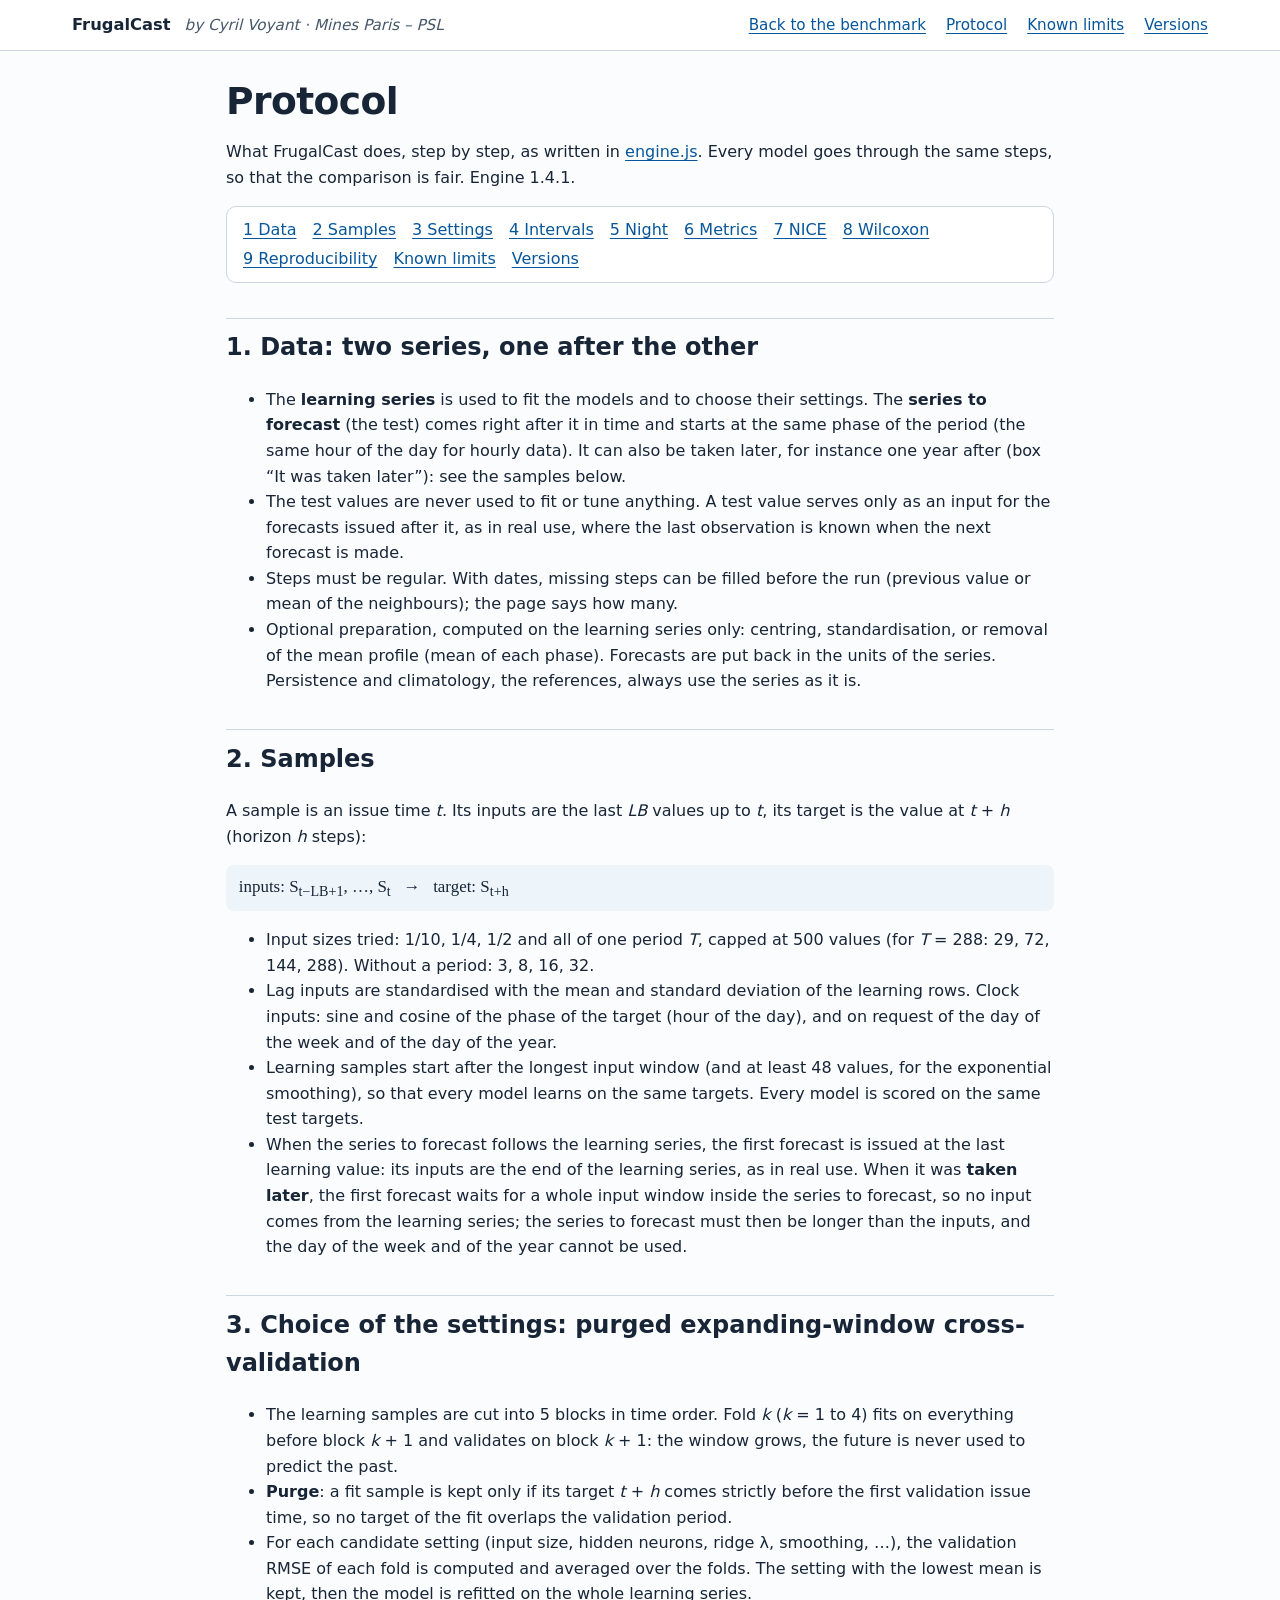
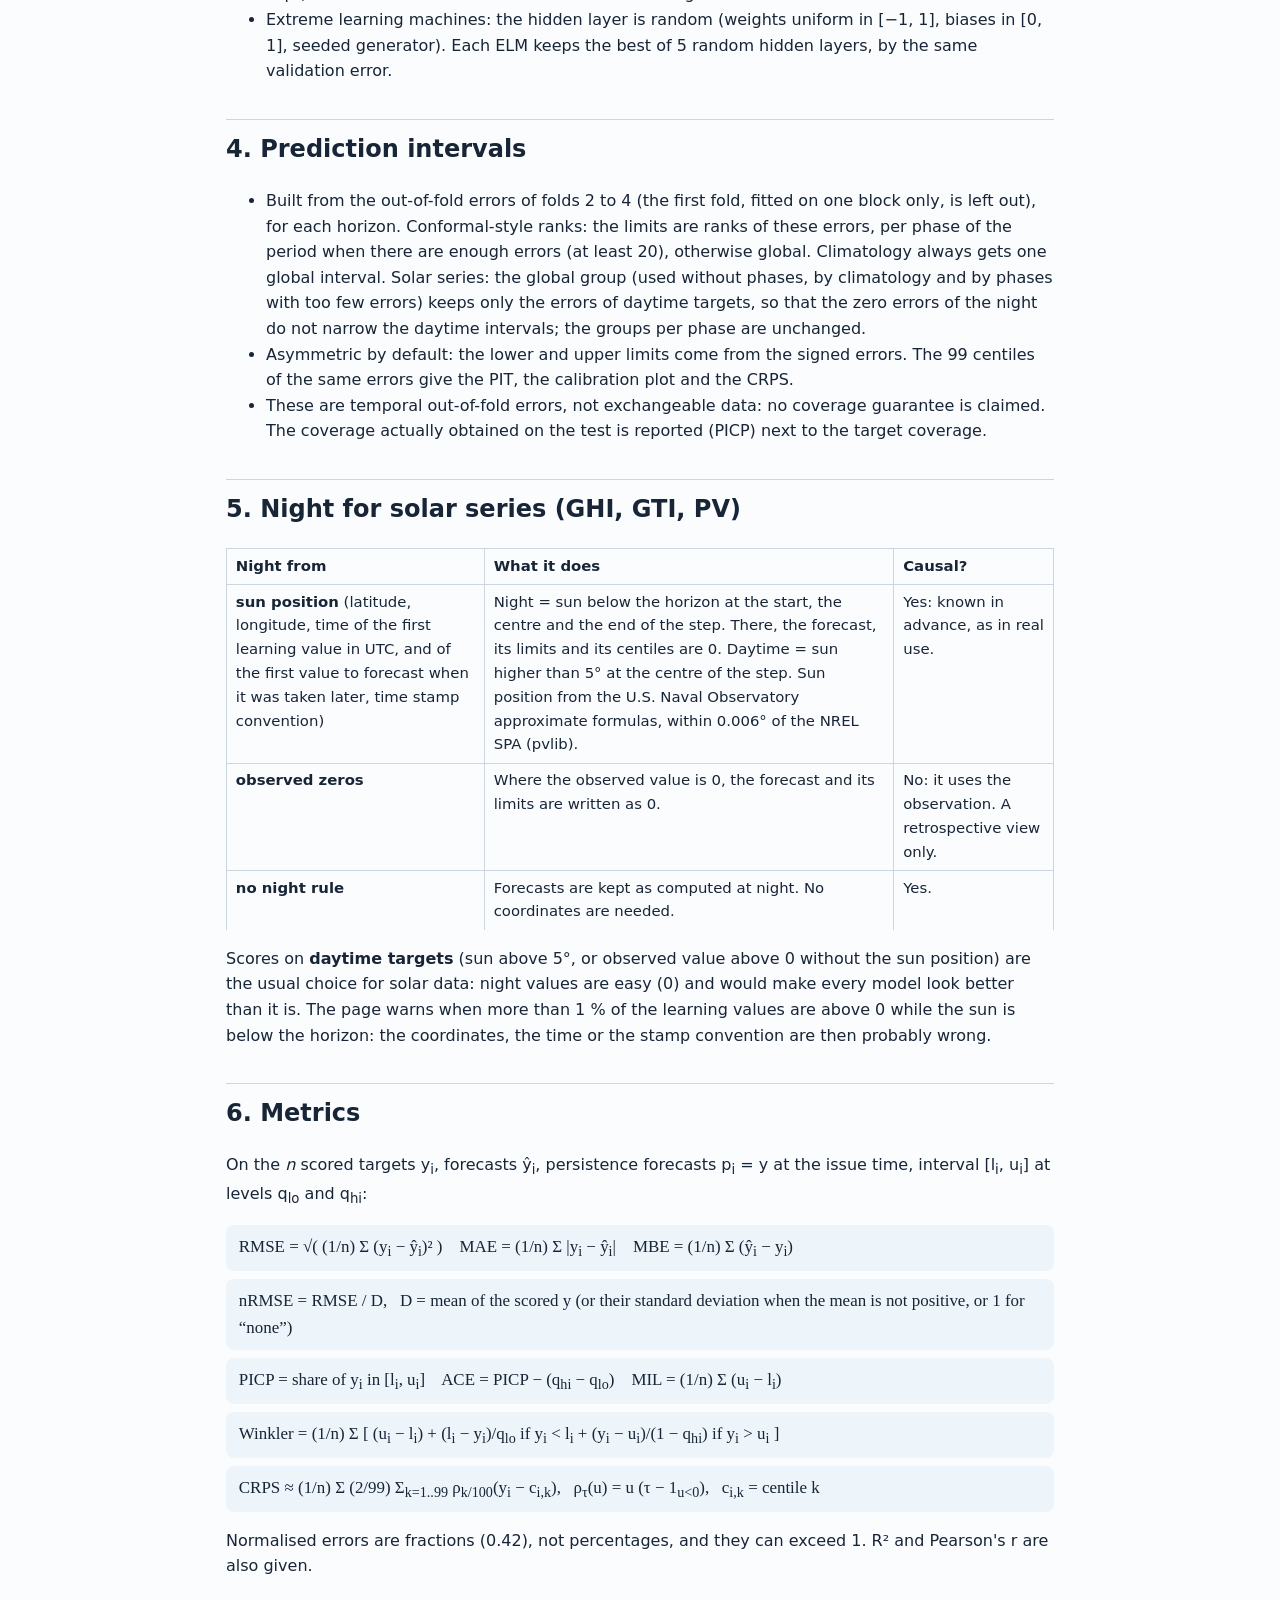
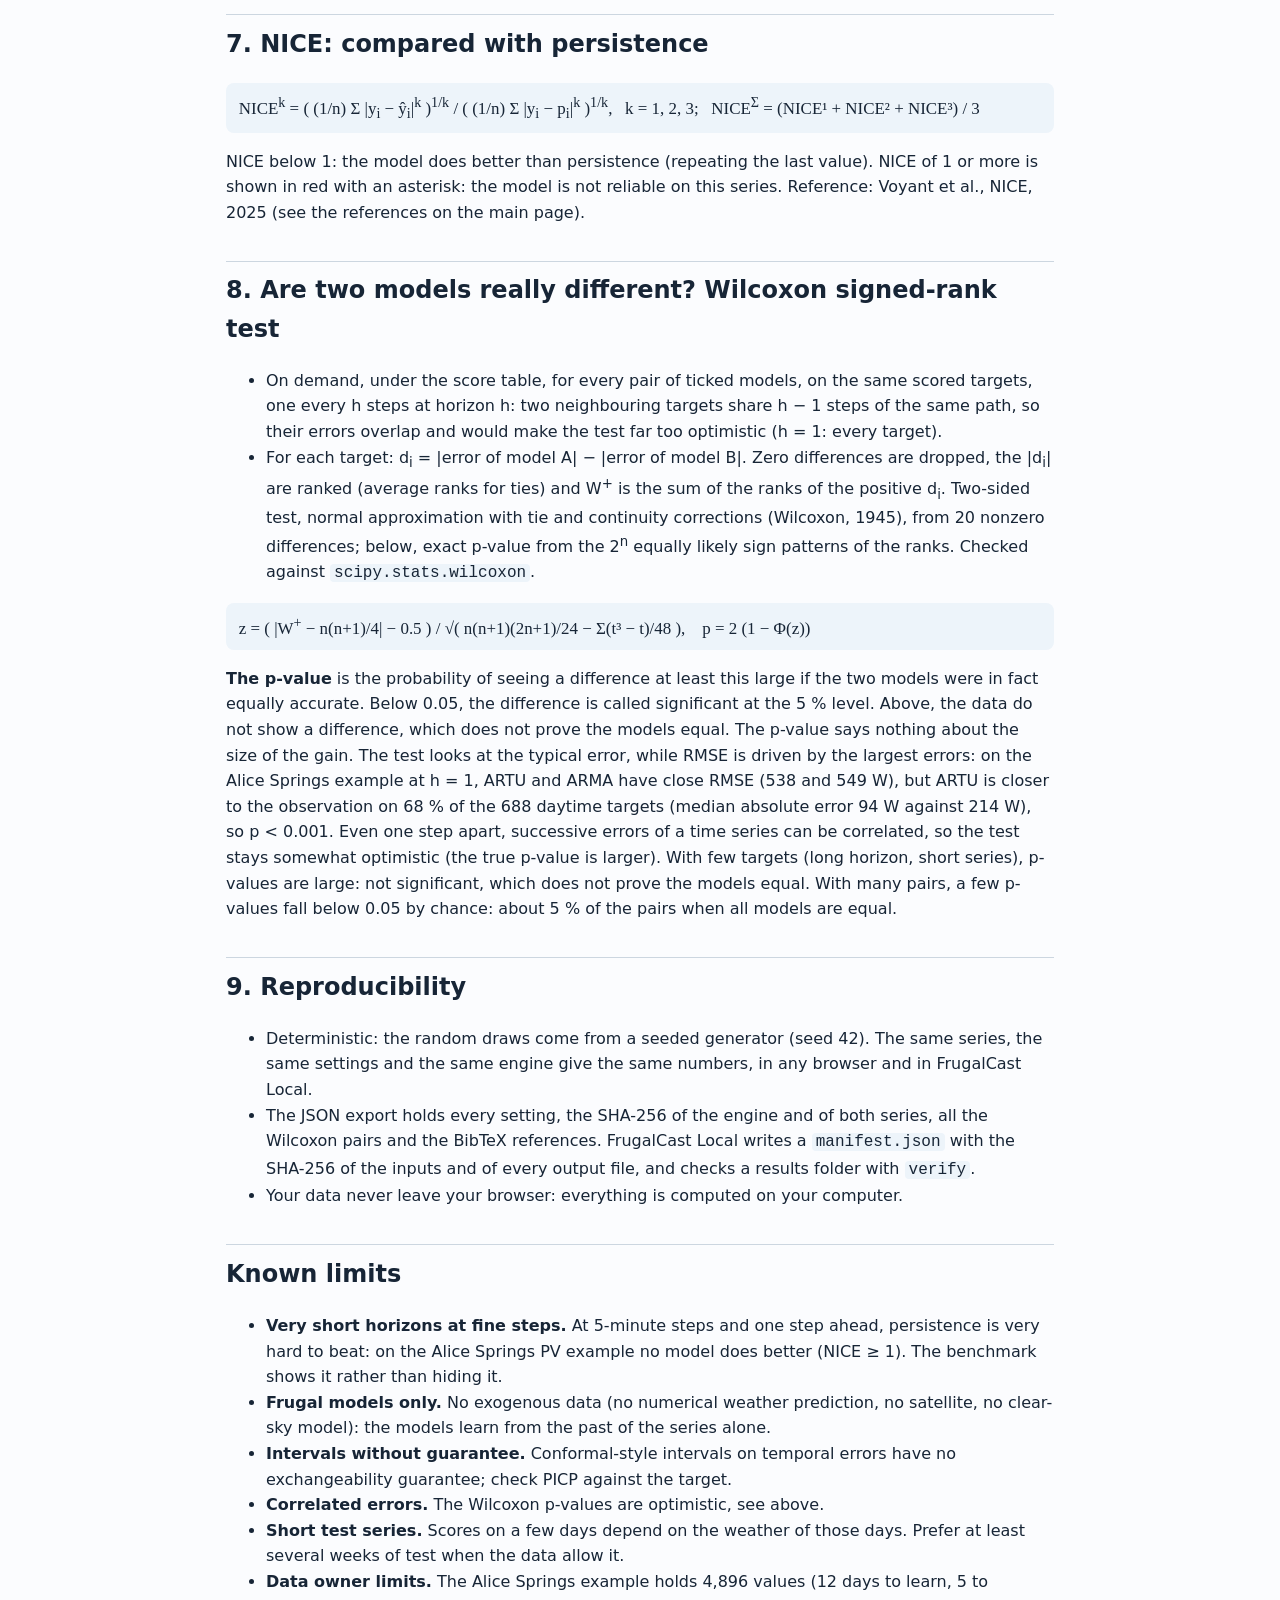
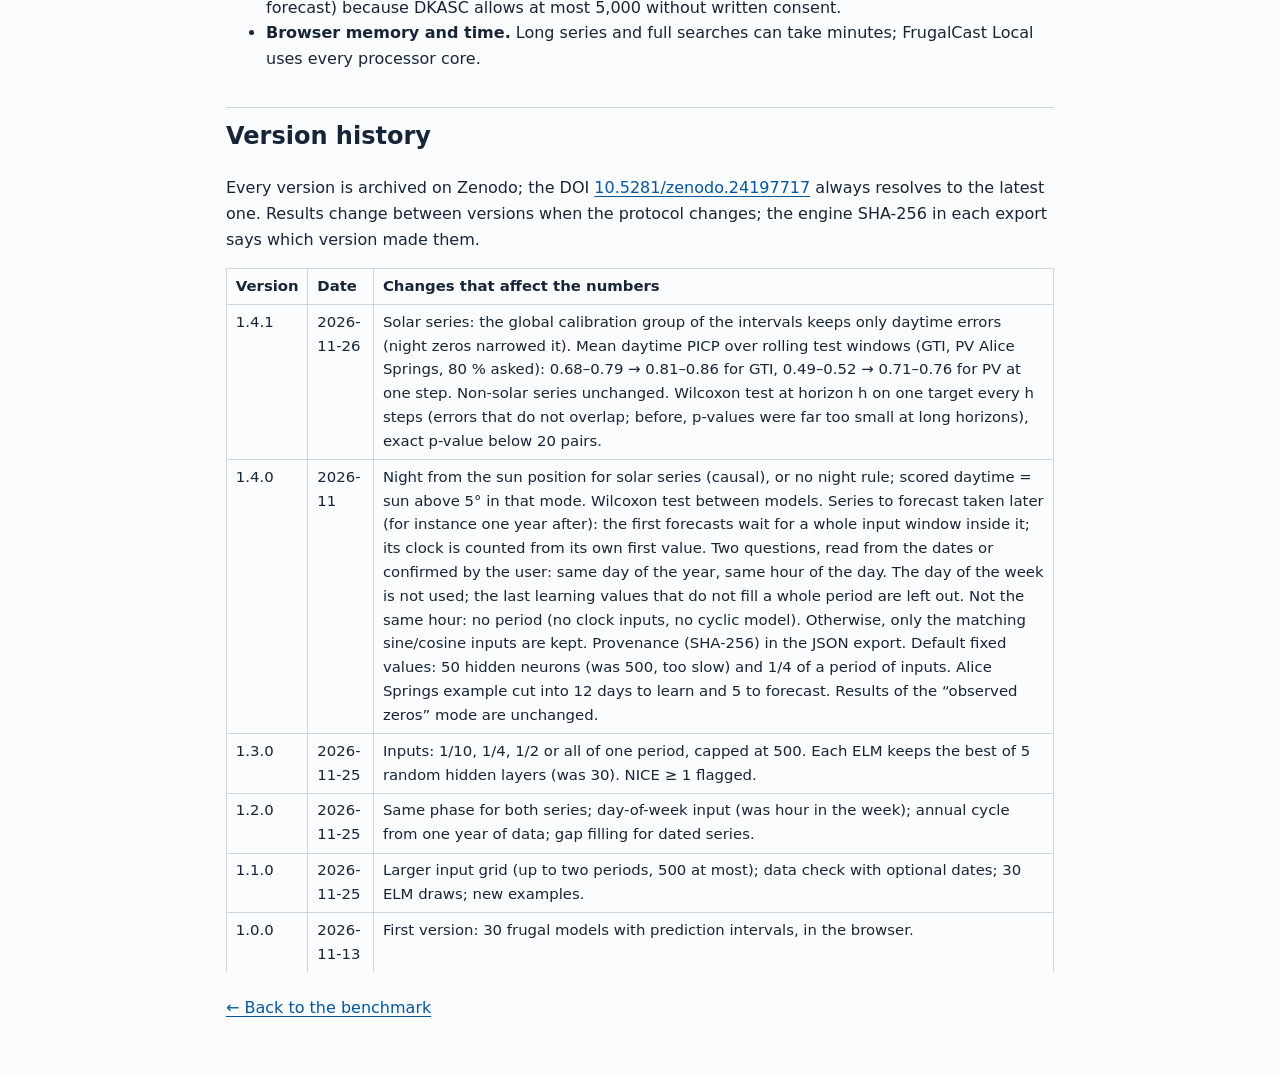
==== commit 21f4f03c: "FrugalCast 1.4.1: daytime-only global calibration of intervals for solar series; Wilcoxon on one tar" ====
--- a/protocol.html
+++ b/protocol.html
@@ -8,7 +8,7 @@
 <link rel="canonical" href="https://frugalcast.cyrilvoyant.com/protocol.html">
 <link rel="author" href="https://orcid.org/0000-0003-0242-7377">
 <link rel="icon" href="data:image/svg+xml,%3Csvg xmlns=%27http://www.w3.org/2000/svg%27 viewBox=%270 0 32 32%27%3E%3Crect width=%2732%27 height=%2732%27 rx=%277%27 fill=%27%2307569a%27/%3E%3Cpath d=%27M4 22 C9 21 10 11 15 12 S21 23 28 9%27 stroke=%27%23fff%27 stroke-width=%273%27 fill=%27none%27 stroke-linecap=%27round%27/%3E%3C/svg%3E">
-<link rel="stylesheet" href="style.css?v=1.4.0">
+<link rel="stylesheet" href="style.css?v=1.4.1">
 <style>
   .doc{max-width:860px;margin:0 auto;padding:1.2rem 16px 3rem;line-height:1.6}
   .doc h1{margin:.6rem 0 .3rem}.doc h2{margin-top:2.2rem;padding-top:.6rem;border-top:1px solid var(--line)}
@@ -30,7 +30,7 @@
 
 <main class="doc">
 <h1>Protocol</h1>
-<p>What FrugalCast does, step by step, as written in <a href="engine.js">engine.js</a>. Every model goes through the same steps, so that the comparison is fair. Engine 1.4.0.</p>
+<p>What FrugalCast does, step by step, as written in <a href="engine.js">engine.js</a>. Every model goes through the same steps, so that the comparison is fair. Engine 1.4.1.</p>
 <nav class="toc"><a href="#data">1 Data</a><a href="#samples">2 Samples</a><a href="#cv">3 Settings</a><a href="#intervals">4 Intervals</a><a href="#night">5 Night</a><a href="#metrics">6 Metrics</a><a href="#nice">7 NICE</a><a href="#wilcoxon">8 Wilcoxon</a><a href="#repro">9 Reproducibility</a><a href="#limits">Known limits</a><a href="#versions">Versions</a></nav>
 
 <h2 id="protocol"><span id="data"></span>1. Data: two series, one after the other</h2>
@@ -61,7 +61,7 @@
 
 <h2 id="intervals">4. Prediction intervals</h2>
 <ul>
-<li>Built from the out-of-fold errors of folds 2 to 4 (the first fold, fitted on one block only, is left out), for each horizon. Conformal-style ranks: the limits are ranks of these errors, per phase of the period when there are enough errors (at least 20), otherwise global. Climatology always gets one global interval.</li>
+<li>Built from the out-of-fold errors of folds 2 to 4 (the first fold, fitted on one block only, is left out), for each horizon. Conformal-style ranks: the limits are ranks of these errors, per phase of the period when there are enough errors (at least 20), otherwise global. Climatology always gets one global interval. Solar series: the global group (used without phases, by climatology and by phases with too few errors) keeps only the errors of daytime targets, so that the zero errors of the night do not narrow the daytime intervals; the groups per phase are unchanged.</li>
 <li>Asymmetric by default: the lower and upper limits come from the signed errors. The 99 centiles of the same errors give the PIT, the calibration plot and the CRPS.</li>
 <li>These are temporal out-of-fold errors, not exchangeable data: no coverage guarantee is claimed. The coverage actually obtained on the test is reported (PICP) next to the target coverage.</li>
 </ul>
@@ -90,11 +90,11 @@
 
 <h2 id="wilcoxon">8. Are two models really different? Wilcoxon signed-rank test</h2>
 <ul>
-<li>On demand, under the score table, for every pair of ticked models, on the same scored targets.</li>
-<li>For each target: d<sub>i</sub> = |error of model A| − |error of model B|. Zero differences are dropped, the |d<sub>i</sub>| are ranked (average ranks for ties) and W<sup>+</sup> is the sum of the ranks of the positive d<sub>i</sub>. Two-sided test, normal approximation with tie and continuity corrections (Wilcoxon, 1945), from 20 nonzero differences. Checked against <code>scipy.stats.wilcoxon</code>.</li>
+<li>On demand, under the score table, for every pair of ticked models, on the same scored targets, one every h steps at horizon h: two neighbouring targets share h − 1 steps of the same path, so their errors overlap and would make the test far too optimistic (h = 1: every target).</li>
+<li>For each target: d<sub>i</sub> = |error of model A| − |error of model B|. Zero differences are dropped, the |d<sub>i</sub>| are ranked (average ranks for ties) and W<sup>+</sup> is the sum of the ranks of the positive d<sub>i</sub>. Two-sided test, normal approximation with tie and continuity corrections (Wilcoxon, 1945), from 20 nonzero differences; below, exact p-value from the 2<sup>n</sup> equally likely sign patterns of the ranks. Checked against <code>scipy.stats.wilcoxon</code>.</li>
 </ul>
 <div class="eq">z = ( |W<sup>+</sup> − n(n+1)/4| − 0.5 ) / √( n(n+1)(2n+1)/24 − Σ(t³ − t)/48 ), &nbsp;&nbsp; p = 2 (1 − Φ(z))</div>
-<p><b>The p-value</b> is the probability of seeing a difference at least this large if the two models were in fact equally accurate. Below 0.05, the difference is called significant at the 5 % level. Above, the data do not show a difference, which does not prove the models equal. The p-value says nothing about the size of the gain. The test looks at the typical error, while RMSE is driven by the largest errors: on the Alice Springs example at h = 1, ARTU and ARMA have close RMSE (538 and 549 W), but ARTU is closer to the observation on 68 % of the 688 daytime targets (median absolute error 94 W against 214 W), so p &lt; 0.001. Successive errors of a time series are correlated, so the test is optimistic (the true p-value is larger). With many pairs, a few p-values fall below 0.05 by chance: about 5 % of the pairs when all models are equal.</p>
+<p><b>The p-value</b> is the probability of seeing a difference at least this large if the two models were in fact equally accurate. Below 0.05, the difference is called significant at the 5 % level. Above, the data do not show a difference, which does not prove the models equal. The p-value says nothing about the size of the gain. The test looks at the typical error, while RMSE is driven by the largest errors: on the Alice Springs example at h = 1, ARTU and ARMA have close RMSE (538 and 549 W), but ARTU is closer to the observation on 68 % of the 688 daytime targets (median absolute error 94 W against 214 W), so p &lt; 0.001. Even one step apart, successive errors of a time series can be correlated, so the test stays somewhat optimistic (the true p-value is larger). With few targets (long horizon, short series), p-values are large: not significant, which does not prove the models equal. With many pairs, a few p-values fall below 0.05 by chance: about 5 % of the pairs when all models are equal.</p>
 
 <h2 id="repro">9. Reproducibility</h2>
 <ul>
@@ -118,6 +118,7 @@
 <p>Every version is archived on Zenodo; the DOI <a href="https://doi.org/10.5281/zenodo.24197717">10.5281/zenodo.24197717</a> always resolves to the latest one. Results change between versions when the protocol changes; the engine SHA-256 in each export says which version made them.</p>
 <table>
 <tr><th>Version</th><th>Date</th><th>Changes that affect the numbers</th></tr>
+<tr><td>1.4.1</td><td>2026-11-26</td><td>Solar series: the global calibration group of the intervals keeps only daytime errors (night zeros narrowed it). Mean daytime PICP over rolling test windows (GTI, PV Alice Springs, 80 % asked): 0.68–0.79 → 0.81–0.86 for GTI, 0.49–0.52 → 0.71–0.76 for PV at one step. Non-solar series unchanged. Wilcoxon test at horizon h on one target every h steps (errors that do not overlap; before, p-values were far too small at long horizons), exact p-value below 20 pairs.</td></tr>
 <tr><td>1.4.0</td><td>2026-11</td><td>Night from the sun position for solar series (causal), or no night rule; scored daytime = sun above 5° in that mode. Wilcoxon test between models. Series to forecast taken later (for instance one year after): the first forecasts wait for a whole input window inside it; its clock is counted from its own first value. Two questions, read from the dates or confirmed by the user: same day of the year, same hour of the day. The day of the week is not used; the last learning values that do not fill a whole period are left out. Not the same hour: no period (no clock inputs, no cyclic model). Otherwise, only the matching sine/cosine inputs are kept. Provenance (SHA-256) in the JSON export. Default fixed values: 50 hidden neurons (was 500, too slow) and 1/4 of a period of inputs. Alice Springs example cut into 12 days to learn and 5 to forecast. Results of the “observed zeros” mode are unchanged.</td></tr>
 <tr><td>1.3.0</td><td>2026-11-25</td><td>Inputs: 1/10, 1/4, 1/2 or all of one period, capped at 500. Each ELM keeps the best of 5 random hidden layers (was 30). NICE ≥ 1 flagged.</td></tr>
 <tr><td>1.2.0</td><td>2026-11-25</td><td>Same phase for both series; day-of-week input (was hour in the week); annual cycle from one year of data; gap filling for dated series.</td></tr>
